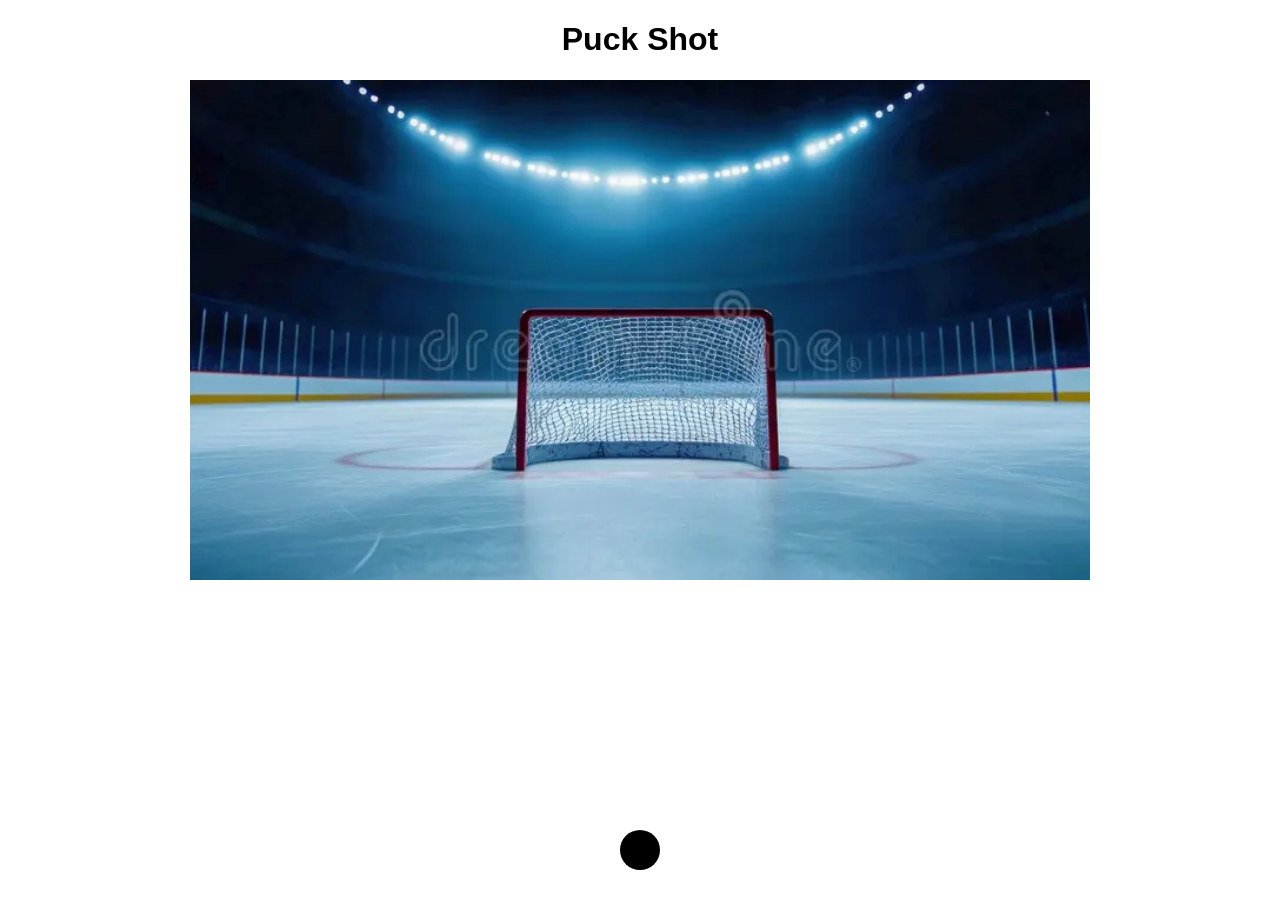
==== index.html @ a26671cc "Adjust puck position on game click event" ====
<!DOCTYPE html>
<html lang="en">

<head>
    <meta charset="UTF-8">
    <meta name="viewport" content="width=device-width, initial-scale=1.0">
    <title>Puck Shot</title>

    <link rel="stylesheet" href="style.css">
</head>

<body>

    <h1>Puck Shot</h1>

    <div id="game">
        <div id="puck"></div>
    </div>

    <script>
        const puck = document.getElementById("puck");

        document.getElementById("game").addEventListener("click", function () {
            puck.style.bottom = "280px";

            setTimeout(function () {
                puck.style.bottom = "30px";
            }, 500);
        });
    </script>

</body>

</html>
---- style.css ----
body {
    margin: 0;
    text-align: center;
    font-family: Arial, sans-serif;
}

#game {
    width: 90%;
    max-width: 900px;
    height: 500px;
    min-height: 500px;
    margin: auto;

    background-image: url("ice.jpg");
    background-size: cover;
    background-position: center;
}

#puck {
    width: 40px;
    height: 40px;
    background: black;
    border-radius: 50%;
    position: absolute;
    bottom: 30px;
    left: 50%;
    transform: translateX(-50%);
}
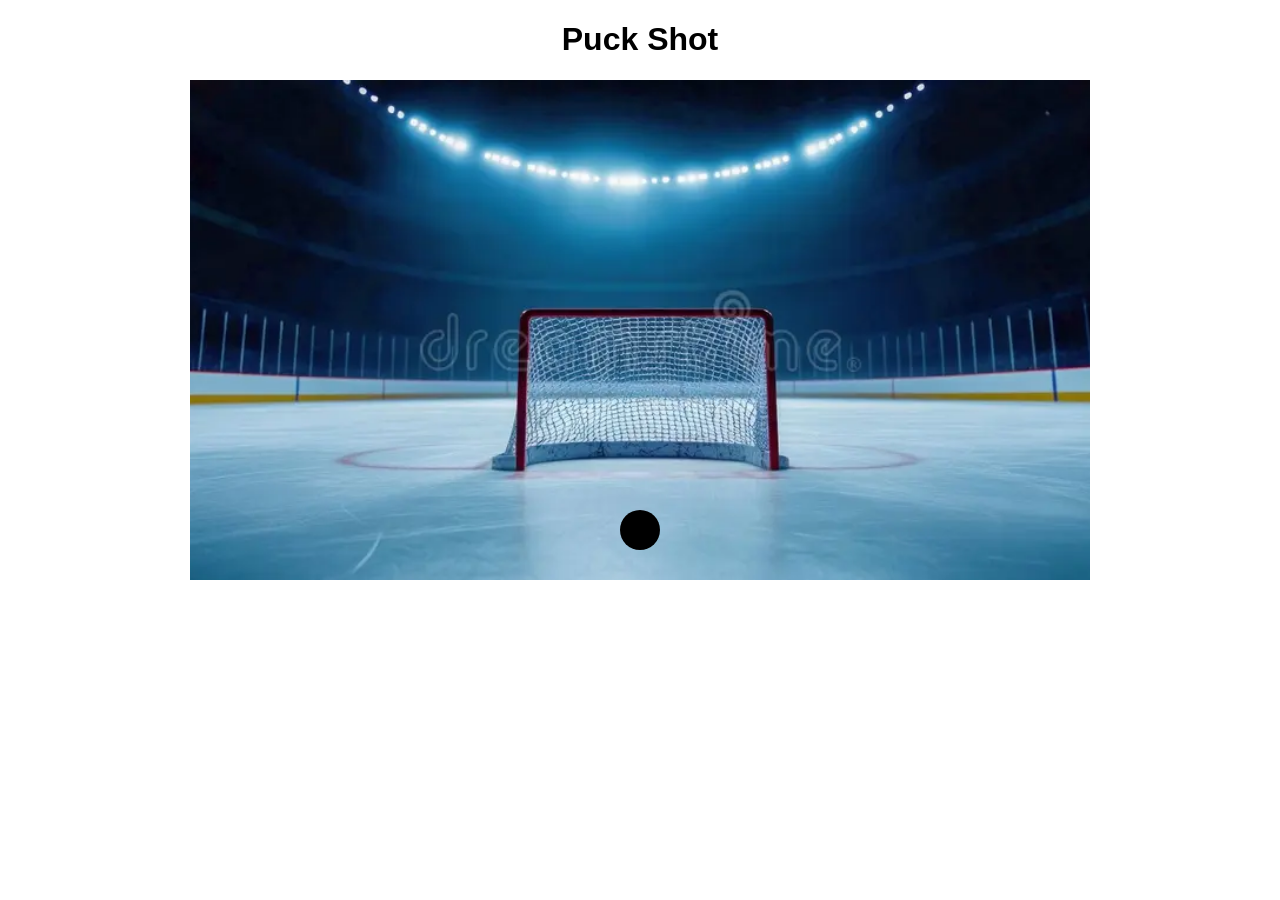
==== commit 398eb704: "Adjust puck position in game interaction" ====
--- a/index.html
+++ b/index.html
@@ -21,7 +21,7 @@
         const puck = document.getElementById("puck");
 
         document.getElementById("game").addEventListener("click", function () {
-            puck.style.bottom = "280px";
+            puck.style.bottom = "290px";
 
             setTimeout(function () {
                 puck.style.bottom = "30px";
--- a/style.css
+++ b/style.css
@@ -5,6 +5,7 @@
 }
 
 #game {
+    position: relative;
     width: 90%;
     max-width: 900px;
     height: 500px;
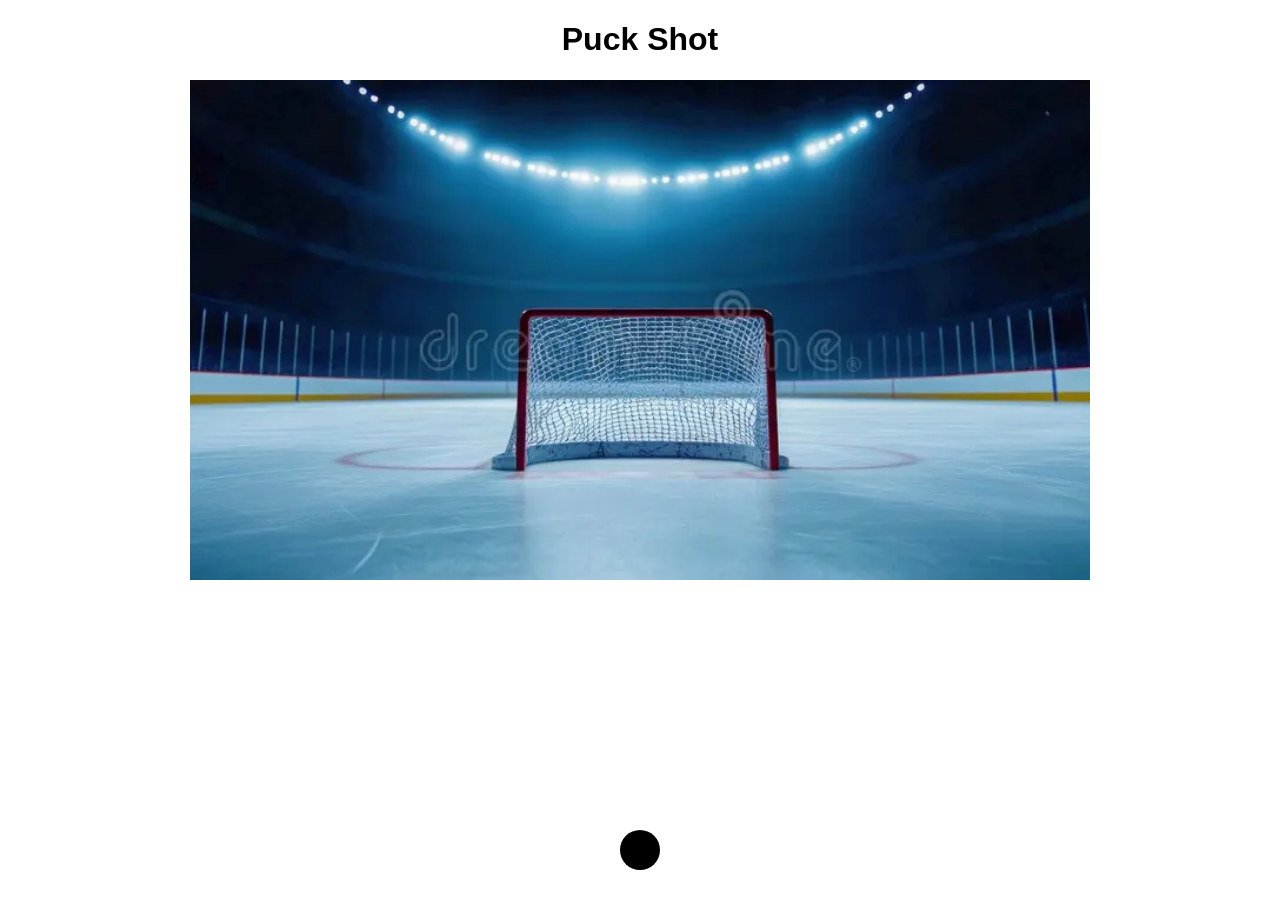
==== commit f498dab2: "Adjust puck position in game on click event" ====
--- a/index.html
+++ b/index.html
@@ -21,7 +21,7 @@
         const puck = document.getElementById("puck");
 
         document.getElementById("game").addEventListener("click", function () {
-            puck.style.bottom = "290px";
+            puck.style.bottom = "350px";
 
             setTimeout(function () {
                 puck.style.bottom = "30px";
--- a/style.css
+++ b/style.css
@@ -5,7 +5,6 @@
 }
 
 #game {
-    position: relative;
     width: 90%;
     max-width: 900px;
     height: 500px;
@@ -16,7 +15,6 @@
     background-size: cover;
     background-position: center;
 }
-
 #puck {
     width: 40px;
     height: 40px;
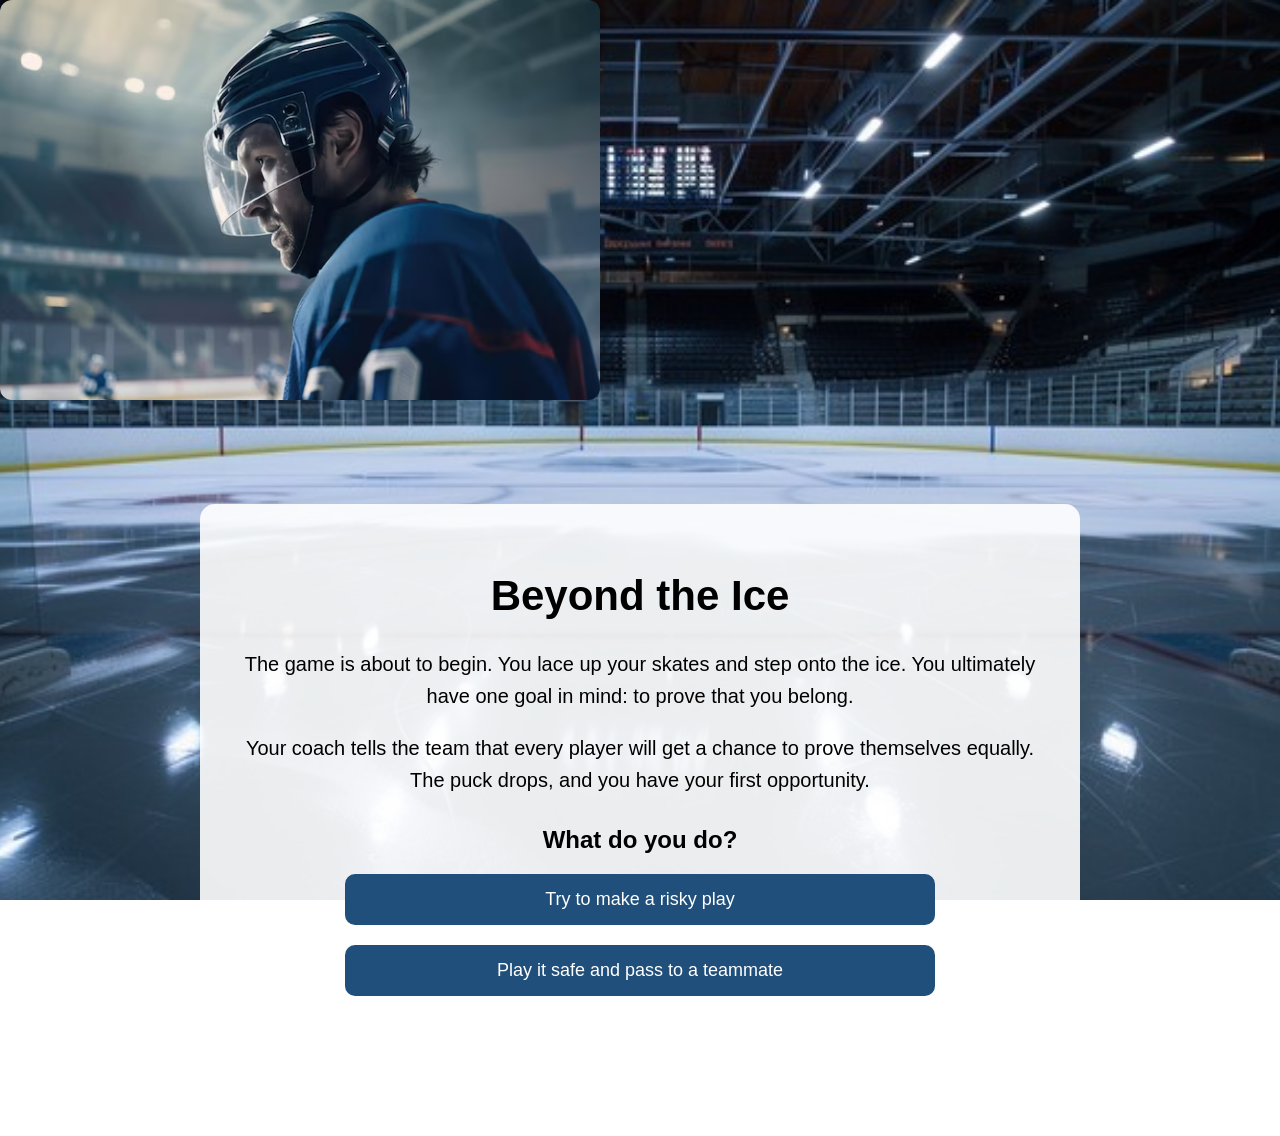
==== commit d307cd77: "Added hockey story pages" ====
--- a/index.html
+++ b/index.html
@@ -4,31 +4,33 @@
 <head>
     <meta charset="UTF-8">
     <meta name="viewport" content="width=device-width, initial-scale=1.0">
-    <title>Puck Shot</title>
-
+    <title>Beyond the Ice</title>
+<img src="start.jpg" alt="Hockey player on the ice" class="story-image">
     <link rel="stylesheet" href="style.css">
 </head>
 
 <body>
 
-    <h1>Puck Shot</h1>
+    <div class="page">
+        <h1>Beyond the Ice</h1>
 
-    <div id="game">
-        <div id="puck"></div>
+        <p>
+            The game is about to begin. You lace up your skates and step onto the ice.
+            You ultimately have one goal in mind: to prove that you belong.
+        </p>
+
+        <p>
+            Your coach tells the team that every player will get a chance to prove themselves equally.
+            The puck drops, and you have your first opportunity.
+        </p>
+
+        <h2>What do you do?</h2>
+
+        <a href="page2.html" class="choice">Try to make a risky play</a>
+
+        <a href="page3.html" class="choice">Play it safe and pass to a teammate</a>
     </div>
-
-    <script>
-        const puck = document.getElementById("puck");
-
-        document.getElementById("game").addEventListener("click", function () {
-            puck.style.bottom = "350px";
-
-            setTimeout(function () {
-                puck.style.bottom = "30px";
-            }, 500);
-        });
-    </script>
 
 </body>
 
-</html>
+</html>
--- a/style.css
+++ b/style.css
@@ -1,27 +1,54 @@
 body {
     margin: 0;
-    text-align: center;
     font-family: Arial, sans-serif;
+    background-image: url("ice2.jpg");
+    background-size: cover;
+    background-position: center;
+    background-attachment: fixed;
+    min-height: 100vh;
 }
 
-#game {
-    width: 90%;
-    max-width: 900px;
-    height: 500px;
-    min-height: 500px;
-    margin: auto;
+.page {
+    width: 70%;
+    max-width: 800px;
+    margin: 80px auto;
+    padding: 40px;
+    background: rgba(255, 255, 255, 0.9);
+    text-align: center;
+    border-radius: 15px;
+}
 
-    background-image: url("ice.jpg");
-    background-size: cover;
-    background-position: center;
+h1 {
+    font-size: 42px;
 }
-#puck {
-    width: 40px;
-    height: 40px;
-    background: black;
-    border-radius: 50%;
-    position: absolute;
-    bottom: 30px;
-    left: 50%;
-    transform: translateX(-50%);
+
+h2 {
+    margin-top: 30px;
 }
+
+p {
+    font-size: 20px;
+    line-height: 1.6;
+}
+
+.choice {
+    display: block;
+    width: 70%;
+    margin: 20px auto;
+    padding: 15px;
+    background: #1f4f7a;
+    color: white;
+    text-decoration: none;
+    border-radius: 10px;
+    font-size: 18px;
+}
+
+.choice:hover {
+    opacity: 0.8;
+}
+.story-image {
+    width: 80%;
+    max-width: 600px;
+    border-radius: 12px;
+    margin-bottom: 20px;
+}
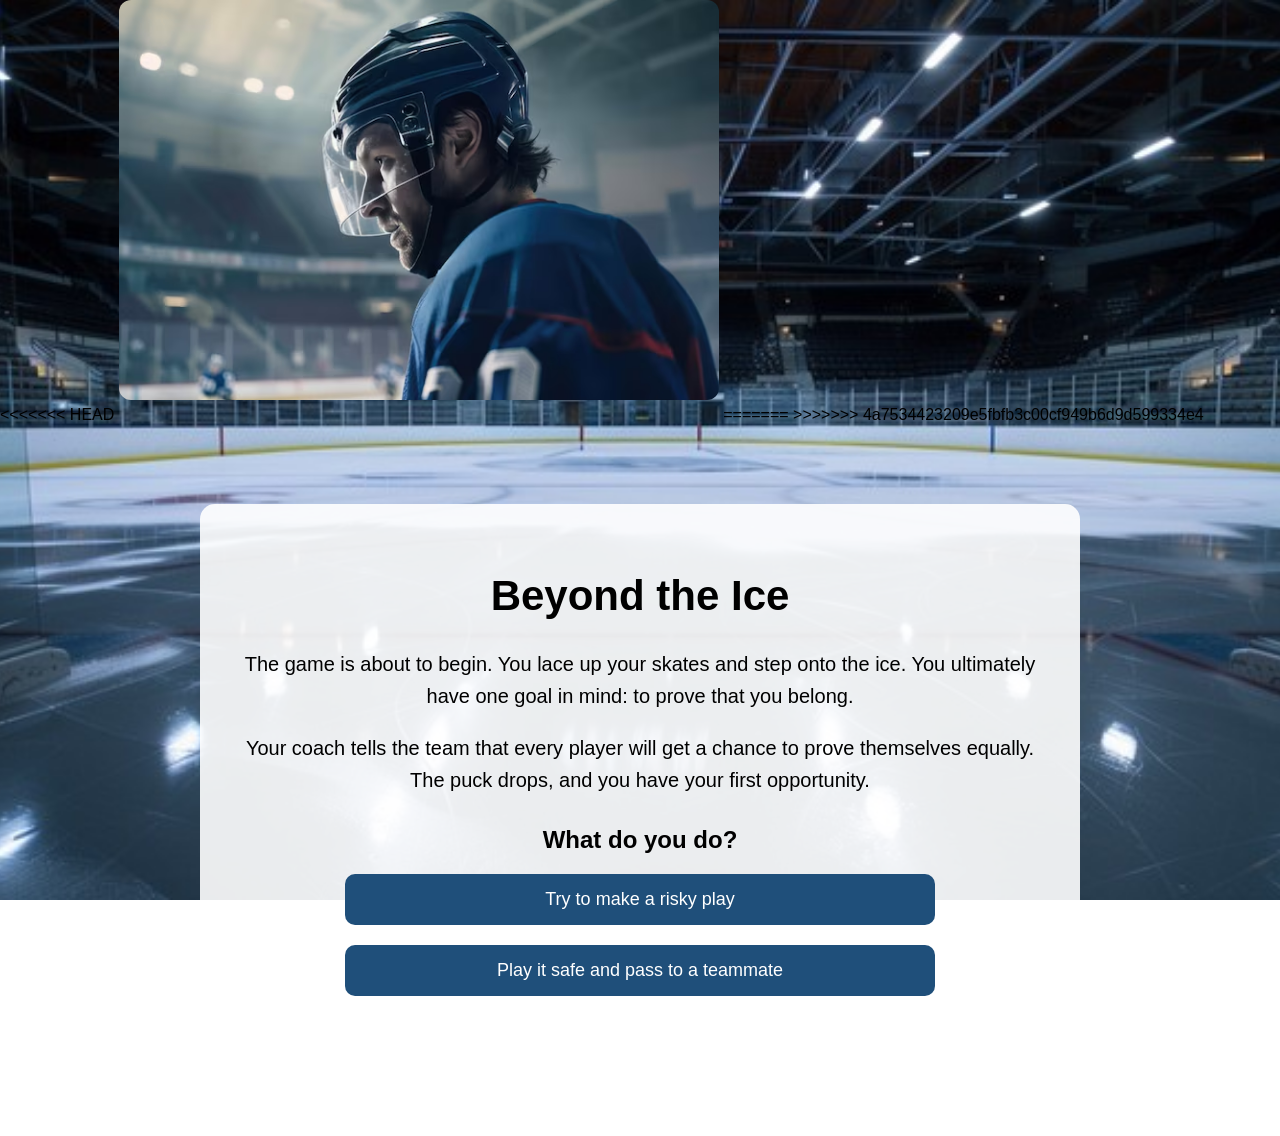
==== commit 521d2786: "Add Beyond the Ice story" ====
--- a/index.html
+++ b/index.html
@@ -4,8 +4,13 @@
 <head>
     <meta charset="UTF-8">
     <meta name="viewport" content="width=device-width, initial-scale=1.0">
+<<<<<<< HEAD
     <title>Beyond the Ice</title>
 <img src="start.jpg" alt="Hockey player on the ice" class="story-image">
+=======
+    <title>Puck Shot</title>
+
+>>>>>>> 4a7534423209e5fbfb3c00cf949b6d9d599334e4
     <link rel="stylesheet" href="style.css">
 </head>
 
@@ -33,4 +38,4 @@
 
 </body>
 
-</html>+</html>
--- a/style.css
+++ b/style.css
@@ -51,4 +51,4 @@
     max-width: 600px;
     border-radius: 12px;
     margin-bottom: 20px;
-}+}
